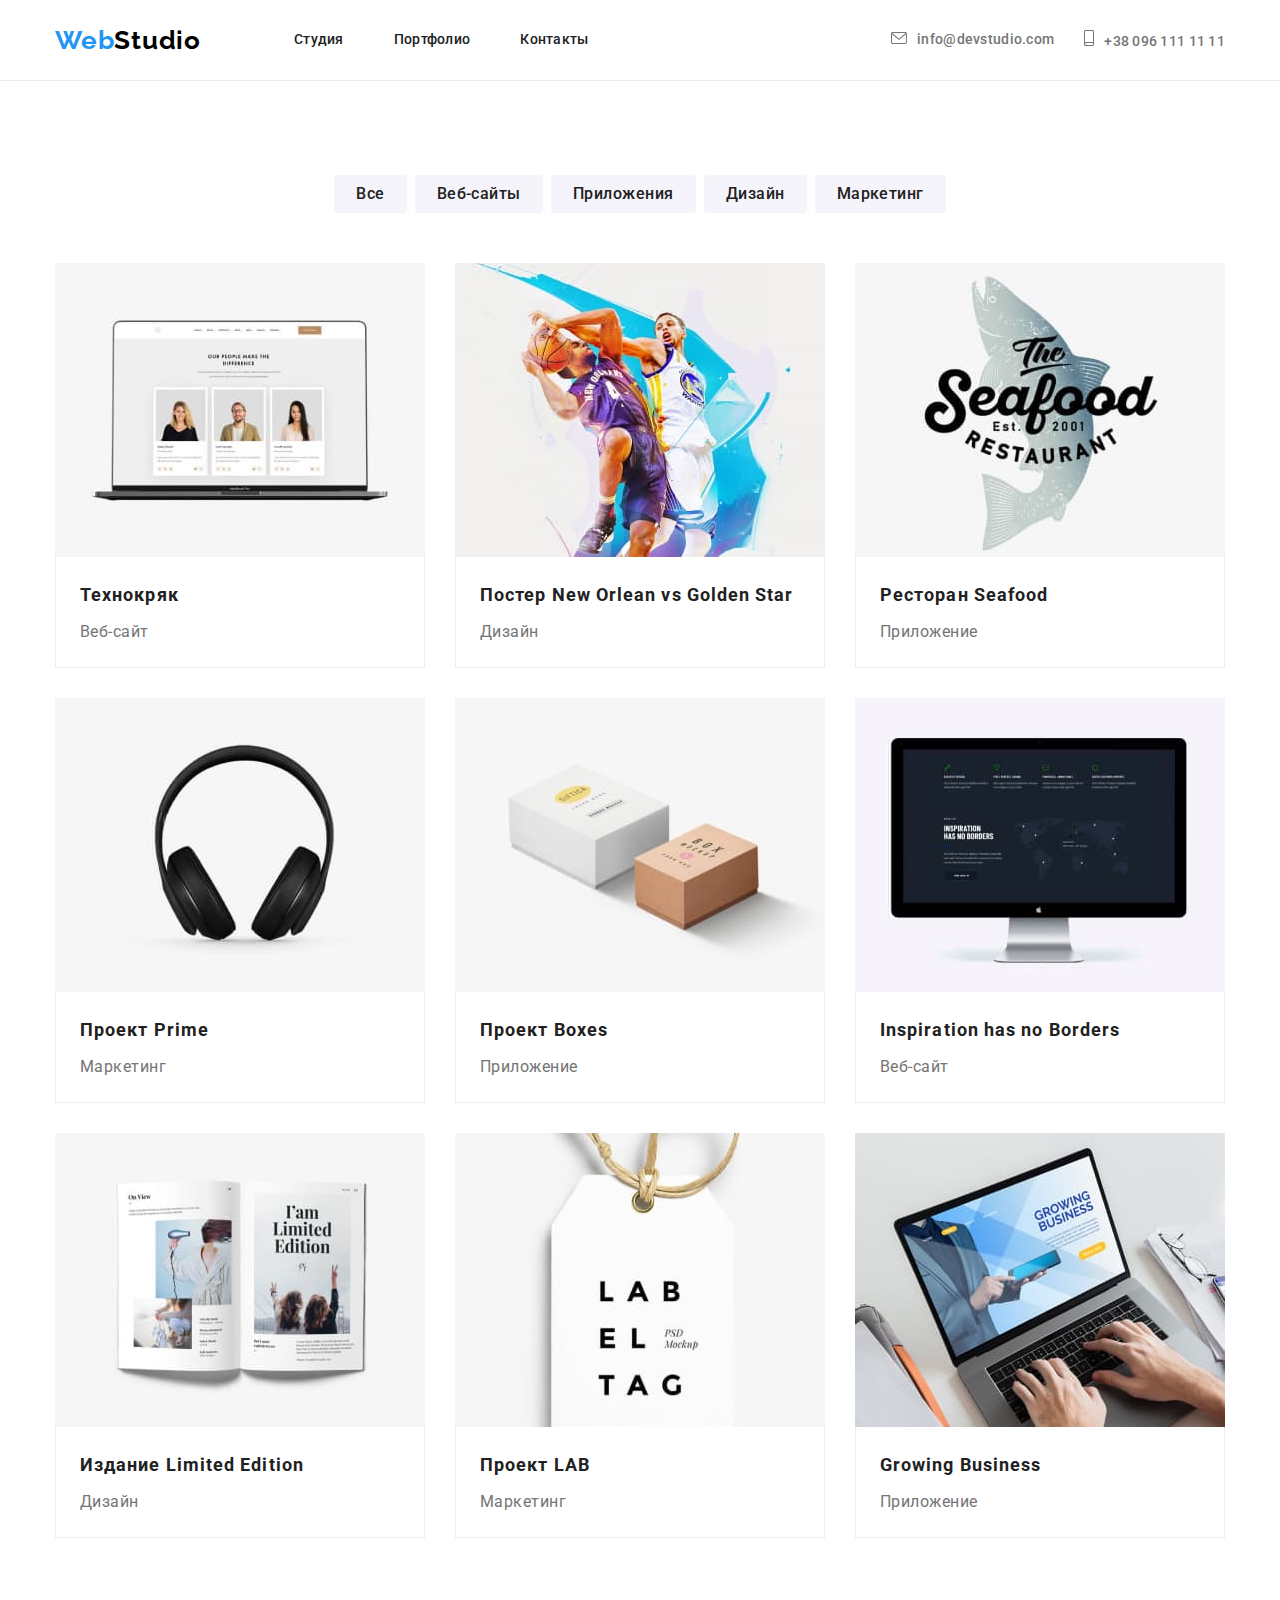
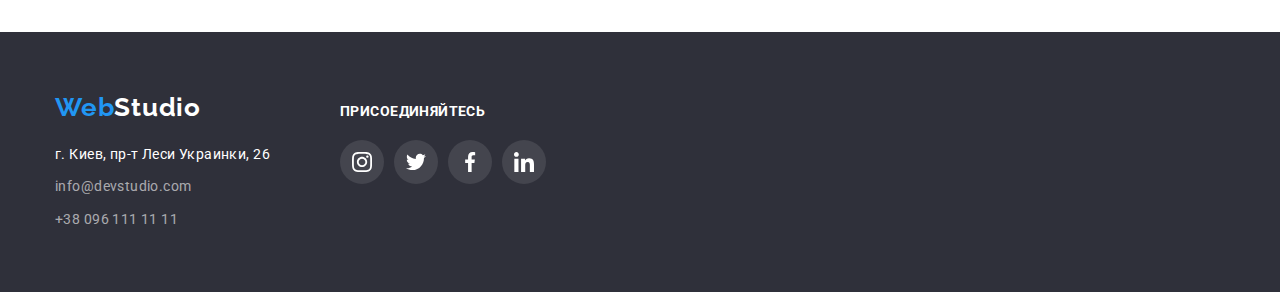
==== portfolio.html @ d3291726 "Cкопированы  файлы предыдущей работы." ====
<!DOCTYPE html>
<html lang="ru">

<head>
    <meta charset="UTF-8">
    <meta http-equiv="X-UA-Compatible" content="IE=edge">
    <meta name="viewport" content="width=device-width, initial-scale=1.0">
    <link href="https://fonts.googleapis.com/css2?family=Raleway:wght@700&family=Roboto:wght@400;500;700;900&display=swap"
    rel="stylesheet"/>
    <link rel="preconnect" href="https://fonts.gstatic.com">
    <link rel="stylesheet" href="https://cdnjs.cloudflare.com/ajax/libs/modern-normalize/1.1.0/modern-normalize.min.css" />
    <link rel="stylesheet" href="./css/styles.css" />   
    <title>Portfolio</title>
</head>

<body>
    <!-- Шапка сайта -->
<header class="header portfolio-header">
    <div class="container">
        <div class="container-nav">
            <nav class="navigation">
                <a class="logo link" href="./index.html"><span class="description-span">Web</span>Studio</a>
                <ul class="menu-list list">
                    <li class="menu-item"><a class="menu-link link" href="./index.html">Студия</a></li>
                    <li class="menu-item"><a class="menu-link link" href="./portfolio.html">Портфолио</a></li>
                    <li class="menu-item"><a class="menu-link link" href="">Контакты</a></li>
                </ul>
            </nav>
            <ul class="auth-nav list">
                <li class="auth-nav-item">
                    <a class="auth-link link" href="mailto:info@devstudio.com"><svg class="nav-svg" width="16"
                            height="12">
                            <use href="./images/sprite.svg#icon-mail"></use>
                        </svg>info@devstudio.com</a>
                </li>

                <li class="auth-nav-item"><a class="auth-link link" href="tel:+380961111111"><svg class="nav-svg"
                            width="10" height="16">
                            <use href="./images/sprite.svg#icon-smartphone"></use>
                        </svg>+38 096 111 11 11</a></li>
            </ul>
        </div>

    </div>
</header>
    <main>
       <!--Портфолио--> 
     <section class="section portfolio">
    <div class="container">
        
        <h1 class="portfolio-title" hidden>Портфолио</h1>
           <nav class="button-navigation">
            <ul class="button-nav list">
                <li class="button-nav-item"><button class="nav-button" type="button">Все</button></li>
                <li class="button-nav-item"><button class="nav-button" type="button">Веб-сайты</button></li>
                <li class="button-nav-item"><button class="nav-button" type="button">Приложения</button></li>
                <li class="button-nav-item"><button class="nav-button" type="button">Дизайн</button></li>
                <li class="button-nav-item"><button class="nav-button"       type="button">Маркетинг</button></li>
            </ul>
           </nav>
            <ul class="work-list list">
                <li class="work-list-item">
                    <a class="work-list-link link" href=""><img src="./images/img(7).jpg" alt="Веб сайт в ноутбуке" width="370" height="294" /></a>
                    <div class="border-list">
                    <h2 class="work-list-title">Технокряк</h2>
                    <p class="work-list-text">Веб-сайт</p>
                    </div>
              
                </li>
                <li class="work-list-item">
                    <a class="work-list-link link" href=""><img src="./images/img(8).jpg" alt="Баскетболисты на постере" width="370" height="294" /></a>
                     <div class="border-list">       
                    <h2 class="work-list-title">Постер New Orlean vs Golden Star</h2>
                    <p class="work-list-text">Дизайн</p>
                    </div>
                </li>
                <li class="work-list-item">
                    <a class="work-list-link link" href=""><img src="./images/img(9).jpg" alt="Логотип ресторана в виде рыбы" width="370" height="294" /></a>                    
                    <div class="border-list">
                    <h2 class="work-list-title">Ресторан Seafood</h2>
                    <p class="work-list-text">Приложение</p>
                    </div>
                </li>
                <li class="work-list-item">
                    <a class="work-list-link link" href=""><img src="./images/img(10).jpg" alt="Наушники" width="370" height="294" /></a>
                    <div class="border-list">
                    <h2 class="work-list-title">Проект Prime</h2>
                    <p class="work-list-text">Маркетинг</p>
                    </div>
                </li>
                <li class="work-list-item">
                    <a class="work-list-link link" href=""><img src="./images/img(11).jpg" alt="Две коробки" width="370" height="294" /></a>
                    <div class="border-list">
                    <h2 class="work-list-title">Проект Boxes</h2>
                    <p class="work-list-text">Приложение</p>
                    </div>
                </li>
                <li class="work-list-item">
                    <a class="work-list-link link" href=""><img src="./images/img(12).jpg" alt="Монитор с веб сайтом" width="370" height="294" /></a>
                    <div class="border-list">
                    <h2 class="work-list-title" lang="en" >Inspiration has no Borders</h2>
                    <p class="work-list-text">Веб-сайт</p>
                    </div>
                </li>
                <li class="work-list-item">
                    <a class="work-list-link link" href=""><img src="./images/img(13).jpg" alt="Книга" width="370" height="294" /></a>
                    <div class="border-list">
                    <h2 class="work-list-title">Издание Limited Edition</h2>
                    <p class="work-list-text">Дизайн</p>
                    </div>
                </li>
                <li class="work-list-item">
                    <a class="work-list-link link" href=""><img src="./images/img(14).jpg" alt="Табличка с рекламой" width="370" height="294" /></a>
                    <div class="border-list">
                    <h2 class="work-list-title">Проект LAB</h2>
                    <p class="work-list-text">Маркетинг</p>
                    </div>
                </li>
                <li class="work-list-item">
                    <a class="work-list-link link" href=""><img src="./images/img(15).jpg" alt="приложение в ноут буке" width="370" height="294" /></a>
                    <div class="border-list">
                    <h2 class="work-list-title" lang="en" >Growing Business</h2>
                    <p class="work-list-text">Приложение</p>
                    </div>
                </li>
            </ul>
           
    </div>    
    </section>

    </main>
    <!-- Футер -->
<footer class="footer">
    <div class="container">
        <!-- <div class="footer-blok"> -->
        <div class="footer-blok">
            <div class="address-blok">
                <a class="logo-futer" href="./index.html"><span class="description-span">Web</span>Studio</a>
                <address class="address">
                    <ul class="address-list list">

                        <li class="address-list-item">
                            <a class="address-list-link link" href="https://goo.gl/maps/vD9bHyXzmeHu5Eb17"
                                target="_blank" rel="noopener noreferrer" class="link">
                                г. Киев, пр-т Леси Украинки, 26</a>
                        </li>
                        <li class="address-list-item">
                            <a class="contacts-list-link link" href="mailto:info@devstudio.com"
                                class="link contacts">info@devstudio.com</a><br />
                        </li>
                        <li class="address-list-item">
                            <a class="contacts-list-link link" href="tel:+380961111111" class="link contacts">+38 096
                                111 11
                                11</a>
                        </li>

                    </ul>

                </address>
            </div>

            <div class="invitation-blok">
                <p class="invitation">Присоединяйтесь</p>
                <ul class="social-network">
                    <li class="social-network-list">
                        <a class="social-network-link" href="">
                            <svg class="social-network-svg" width="20" height="20">
                                <use href="./images/sprite.svg#icon-instagram"></use>
                            </svg>
                        </a>
                    </li>
                    <li class="social-network-list">
                        <a class="social-network-link" href="">
                            <svg class="social-network-svg" width="20" height="20">
                                <use href="./images/sprite.svg#icon-twitter"></use>
                            </svg>
                        </a>
                    </li>
                    <li class="social-network-list">
                        <a class="social-network-link" href="">
                            <svg class="social-network-svg" width="20" height="20">
                                <use href="./images/sprite.svg#icon-facebook"></use>
                            </svg>
                        </a>
                    </li>
                    <li class="social-network-list">
                        <a class="social-network-link" href="">
                            <svg class="social-network-svg" width="20" height="20">
                                <use href="./images/sprite.svg#icon-linkedin"></use>
                            </svg>
                        </a>
                    </li>

                </ul>
            </div>
        </div>

    </div>
</footer>
    </body>
    
    </html>
---- css/styles.css ----
/* цвет основного текста #212121; */
/* вторичный цвет текста  #757575;  */
/* белый #FFFFFF; */
/* акцент #2196F3; */
:root {
  --main-font: "Roboto", sans-serif;
  --secondary-font: "Raleway", sans-serif;
  --primary-text-color: #757575;
  --title-text-color: #212121;
  --accent-color: #2196f3;
  --primary-white-color: #ffffff;
}

h1,
h2,
h3,
h4,
h5,
h6,
p {
  margin-top: 0;
  margin-bottom: 0;
}

ul,
ol {
  padding: 0;
  margin: 0;
  list-style: none;
}

img {
  display: block;
}

.list {
  list-style: none;
}

.link {
  text-decoration: none;
}

.list {
  padding: 0;
  margin: 0;
  list-style: none;
}

body {
  color: var(--primary-text-color);
  font-family: var(--main-font);
}

/*------------- КОНТЕЙНЕР----------- */
.container {
  width: 1200px;
  margin: 0 auto;
  padding-left: 15px;
  padding-right: 15px;
}

/*------------ СЕКЦИИ ------------------- */
section {
  padding-top: 94px;
  padding-bottom: 94px;
}

/* =========ШАПКА САЙТА========= */
/* .header {
  padding-top: 24px;
  padding-bottom: 25px;
} */

.portfolio-header {
  border-bottom: 1px solid #ececec;
}
.container-nav {
  display: flex;
  align-items: center;
}
.navigation {
  display: flex;
  align-items: center;
}
.navigation .logo {
  margin-right: 93px;
}

.logo {
  font-family: var(--secondary-font);
  font-style: normal;
  color: #000000;
  font-weight: 700;
  font-size: 26px;
  line-height: 1.19;
  letter-spacing: 0.03em;
}
.description-span {
  color: var(--accent-color);
}

.menu-list .menu-item:not(:last-child) {
  margin-right: 50px;
}

.menu-list {
  display: flex;
  align-items: center;
}
.menu-list .menu-link {
  display: block;
  color: #212121;
  font-weight: 500;
  font-size: 14px;
  line-height: 1.14;
  letter-spacing: 0.02em;
  padding-top: 32px;
  padding-bottom: 32px;
  position: relative;
}
.menu-list .menu-link:hover,
.menu-list .menu-link:focus {
  color: var(--accent-color);
}
/* -----подчёркивание ссылки текущей страницы ----- */
.menu-link::after {
  content: "";
  position: absolute;
  bottom: 0;
  display: block;
  width: 100%;
  height: 5px;
  background-color: var(--accent-color);
  opacity: 0;
  transform: scaleX(0);
  transition: transform 250ms cubic-bezier(0.4, 0, 0.2, 1),
    opacity 250ms cubic-bezier(0.4, 0, 0.2, 1);
}
.menu-link:hover::after {
  opacity: 1;
  transform: scaleX(1);
}
/* ---конец подчёркивание ссылки текущей страницы ---- */
.auth-nav {
  display: flex;
  align-items: center;
  margin-left: auto;
}
.auth-nav-item {
  align-items: center;
  justify-content: center;
  margin-left: 30px;
}
.auth-nav-item:first-child {
  margin-left: 0px;
}

.auth-nav .link {
  color: var(--primary-text-color);
  font-weight: 500;
  font-size: 14px;
  line-height: 1.14;
  letter-spacing: 0.02em;
  display: block;
  align-items: center;
}
.auth-nav .link:hover,
.auth-nav .link:focus {
  color: var(--accent-color);
}

.nav-svg {
  fill: currentColor;
  margin-right: 10px;
}
.auth-link:hover,
.auth-link:focus {
  fill: var(--accent-color);
}
.nav-svg:hover,
.nav-svg:focus {
  fill: var(--accent-color);
}

/*======== ГЕРОЙ===========*/

.hero {
  background: #2f303a;
  text-align: center;
  padding-top: 200px;
  padding-bottom: 200px;
  max-width: 1600px;
  height: 600px;
  margin-left: auto;
  margin-right: auto;
  background-image: linear-gradient(
      rgba(47, 48, 58, 0.4),
      rgba(47, 48, 58, 0.4)
    ),
    url("../images/hero.jpg");
  background-repeat: no-repeat;
  background-position: center;
  background-size: cover;
}
.hero-title {
  color: var(--primary-white-color);
  font-weight: 900;
  font-size: 44px;
  line-height: 1.36;
  letter-spacing: 0.06em;
  text-transform: uppercase;
  text-align: center;

  margin-bottom: 30px;
}
.modal-button {
  color: var(--primary-white-color);
  font-weight: 700;
  font-size: 16px;
  line-height: 1.87;
  letter-spacing: 0.06em;
  align-items: center;
  text-align: center;
  border-radius: 4px;
  background-color: var(--accent-color);
  cursor: pointer;
  padding: 10px 32px;
}

/*======= Преимущества =========*/

.feature-list {
  display: flex;
  margin-left: -30px;
  margin-top: -30px;
}
.feature-list-item {
  flex-basis: calc((100% - 120px) / 4);
  margin-left: 30px;
  margin-top: 30px;
}

.feature-title {
  color: var(--title-text-color);
  font-weight: 700;
  font-size: 14px;
  line-height: 1.14;
  letter-spacing: 0.03em;
  text-transform: uppercase;
  margin-bottom: 10px;
}
.feature-description {
  font-size: 14px;
  line-height: 1.71;
  letter-spacing: 0.03em;
}
.advantages {
  padding-bottom: 0px;
}
.feature {
  width: 270px;
  height: 120px;
  background: #f5f4fa;
  border-radius: 4px;
  margin-bottom: 30px;
}
.feature {
  display: flex;
  justify-content: center;
  align-items: center;
}
.feature-svg {
  background-repeat: no-repeat;
  background-position: center;
  background-size: cover;
}
/* =====================ЧЕМ МЫ ЗАНИМАЕМСЯ============ */

.promo-title {
  color: var(--title-text-color);
  font-weight: 700;
  font-size: 36px;
  line-height: 1.17;
  text-align: center;
  letter-spacing: 0.03em;
  margin-bottom: 50px;
}
.promo-link-list {
  display: flex;
  margin-left: -30px;
  margin-top: -30px;
}
.promo-link-list-item {
  flex-basis: calc((100% - 90px) / 3);
  margin-left: 30px;
  margin-top: 30px;
}

/* ==========НАША КОМАНДА==========*/

.team {
  background: #f5f4fa;
}
.team-title {
  color: var(--title-text-color);
  font-weight: 700;
  font-size: 36px;
  line-height: 1.17;
  text-align: center;
  letter-spacing: 0.03em;
  margin-bottom: 50px;
}
.team-link-list {
  display: flex;
  margin-left: -30px;
  margin-top: -30px;
}
.team-link-list-item {
  flex-basis: calc((100% - 120px) / 4);
  background-color: var(--primary-white-color);
  margin-left: 30px;
  margin-top: 30px;
  box-shadow: 0px 1px 3px rgba(0, 0, 0, 0.12), 0px 1px 1px rgba(0, 0, 0, 0.14),
    0px 2px 1px rgba(0, 0, 0, 0.2);
}

.team-subtitle {
  color: var(--title-text-color);
  font-weight: 500;
  font-size: 16px;
  line-height: 1.19;
  text-align: center;
  letter-spacing: 0.03em;
  margin-bottom: 10px;
}
.profession {
  font-size: 16px;
  line-height: 1.19;
  text-align: center;
  letter-spacing: 0.03em;
}
.team-div {
  padding-top: 30px;
  padding-bottom: 30px;
}

.social {
  display: flex;
  align-items: center;
  padding-top: 16px;
  fill: currentColor;
  margin-left: 32px;
  margin-right: 32px;
}
.social-link {
  display: flex;
  width: 44px;
  height: 44px;
  border-radius: 50%;
  justify-content: center;
  align-items: center;
  color: #afb1b8;
  margin-right: 10px;
}
.last {
  margin-right: 0px;
}
.social-link:hover,
.social-link:focus {
  color: var(--primary-white-color);
  background-color: var(--accent-color);
}
.social-svg {
  fill: currentColor;
}
.social-svg:hover,
.social-svg:focus {
  fill: #ffffff;
}

/* +++++++++++++++++ПОСТОЯННЫЕ КЛИЕНТЫ+++++++ */

.clients-title {
  color: var(--title-text-color);
  font-weight: 700;
  font-size: 36px;
  line-height: 1.17;
  text-align: center;
  letter-spacing: 0.03em;
  margin-bottom: 50px;
}
.clients-list {
  display: flex;
  align-items: center;
  justify-content: space-between;
}
.clients-link {
  display: flex;
  width: 170px;
  height: 92px;
  justify-content: center;
  align-items: center;
  border: 1px solid #afb1b8;
  border-radius: 4px;
  color: #afb1b8;
}
.clients-svg {
  fill: currentColor;
}

.clients-link:hover,
.clients-link:focus {
  color: var(--accent-color);
  border-color: var(--accent-color);
}

.clients-svg:hover,
.clients-svg:focus {
  fill: var(--accent-color);
}

/* ========ФУТЕР======= */
.footer {
  background-color: #2f303a;
  padding-top: 60px;
  padding-bottom: 60px;
}

.logo-futer {
  display: block;
  font-family: var(--secondary-font);
  color: var(--primary-white-color);
  font-weight: 700;
  font-size: 26px;
  line-height: 1.19;
  letter-spacing: 0.03em;
  text-decoration: none;
  margin-bottom: 20px;
}

.address-list-link {
  display: block;
  color: var(--primary-white-color);
  font-style: normal;
  font-size: 14px;
  line-height: 1.71;
  letter-spacing: 0.03em;
  margin-bottom: 9px;
}
.address-list-link:hover,
.address-list-link:focus {
  color: var(--accent-color);
}

.contacts-list-link {
  color: rgba(255, 255, 255, 0.6);
  font-weight: 400;
  font-style: normal;
  font-size: 14px;
  line-height: 1.71;
  letter-spacing: 0.03em;
}
.contacts-list-link:hover,
.contacts-list-link:focus {
  color: var(--accent-color);
}

.address-list-item:not(:last-child) {
  margin-bottom: 9px;
}

.invitation {
  font-size: 14px;
  font-weight: 700;
  line-height: 1.14;
  letter-spacing: 0.03em;
  color: var(--primary-white-color);
  text-transform: uppercase;
  margin-bottom: 20px;
}
.footer-blok {
  display: flex;
  align-items: baseline;
}
.address-blok {
  display: block;
}
.invitation-blok {
  margin-left: 70px;
}
.social-network {
  display: flex;
  align-items: center;
  justify-content: space-between;
}
.social-network-link {
  display: flex;
  padding: 12px;
  color: var(--primary-white-color);
  border-radius: 50%;
  background-color: rgba(255, 255, 255, 0.1);
  margin-right: 10px;
}

.social-network-link:hover,
.social-network-link:focus {
  color: var(--primary-white-color);
  background-color: var(--accent-color);
}
.social-network-svg {
  fill: var(--primary-white-color);
}

/* ===========ПОРТФОЛИО======= */

.button-nav {
  display: flex;
  align-items: center;
  margin-bottom: 50px;
  justify-content: center;
}

.button-nav .button-nav-item:not(:last-child) {
  margin-right: 8px;
}
.button-nav .nav-button {
  color: var(--title-text-color);
  background: #f5f4fa;
  font-weight: 500;
  font-size: 16px;
  line-height: 1.62;
  text-align: center;
  letter-spacing: 0.03em;
  cursor: pointer;
  border: transparent;
  border-radius: 4px;
  padding: 6px 22px;
}

.nav-button:hover,
.nav-button:focus {
  color: var(--primary-white-color);
  background: var(--accent-color);
  box-shadow: 0px 2px 2px rgba(0, 0, 0, 0.12), 0px 1px 2px rgba(0, 0, 0, 0.08),
    0px 3px 1px rgba(61, 38, 38, 0.1);
}
.work-list {
  display: flex;
  flex-wrap: wrap;
  margin-left: -30px;
  margin-top: -30px;
}
.work-list-item {
  flex-basis: calc((100% - 90px) / 3);
  margin-left: 30px;
  margin-top: 30px;
}
.work-list-item:hover {
  box-shadow: 1px 4px 6px rgba(0, 0, 0, 0.16), 0px 4px 4px rgba(0, 0, 0, 0.06),
    0px 1px 1px rgba(0, 0, 0, 0.12);
  cursor: pointer;
}
.work-list-title {
  color: var(--title-text-color);
  font-weight: 700;
  font-size: 18px;
  line-height: 2;
  letter-spacing: 0.06em;
  margin-bottom: 4px;
}
.work-list-text {
  font-size: 16px;
  line-height: 1.87;
  letter-spacing: 0.03em;
}
.border-list {
  border-right: 1px solid #eeeeee;
  border-bottom: 1px solid #eeeeee;
  border-left: 1px solid #eeeeee;
  padding-top: 20px;
  padding-right: 24px;
  padding-bottom: 20px;
  padding-left: 24px;
}
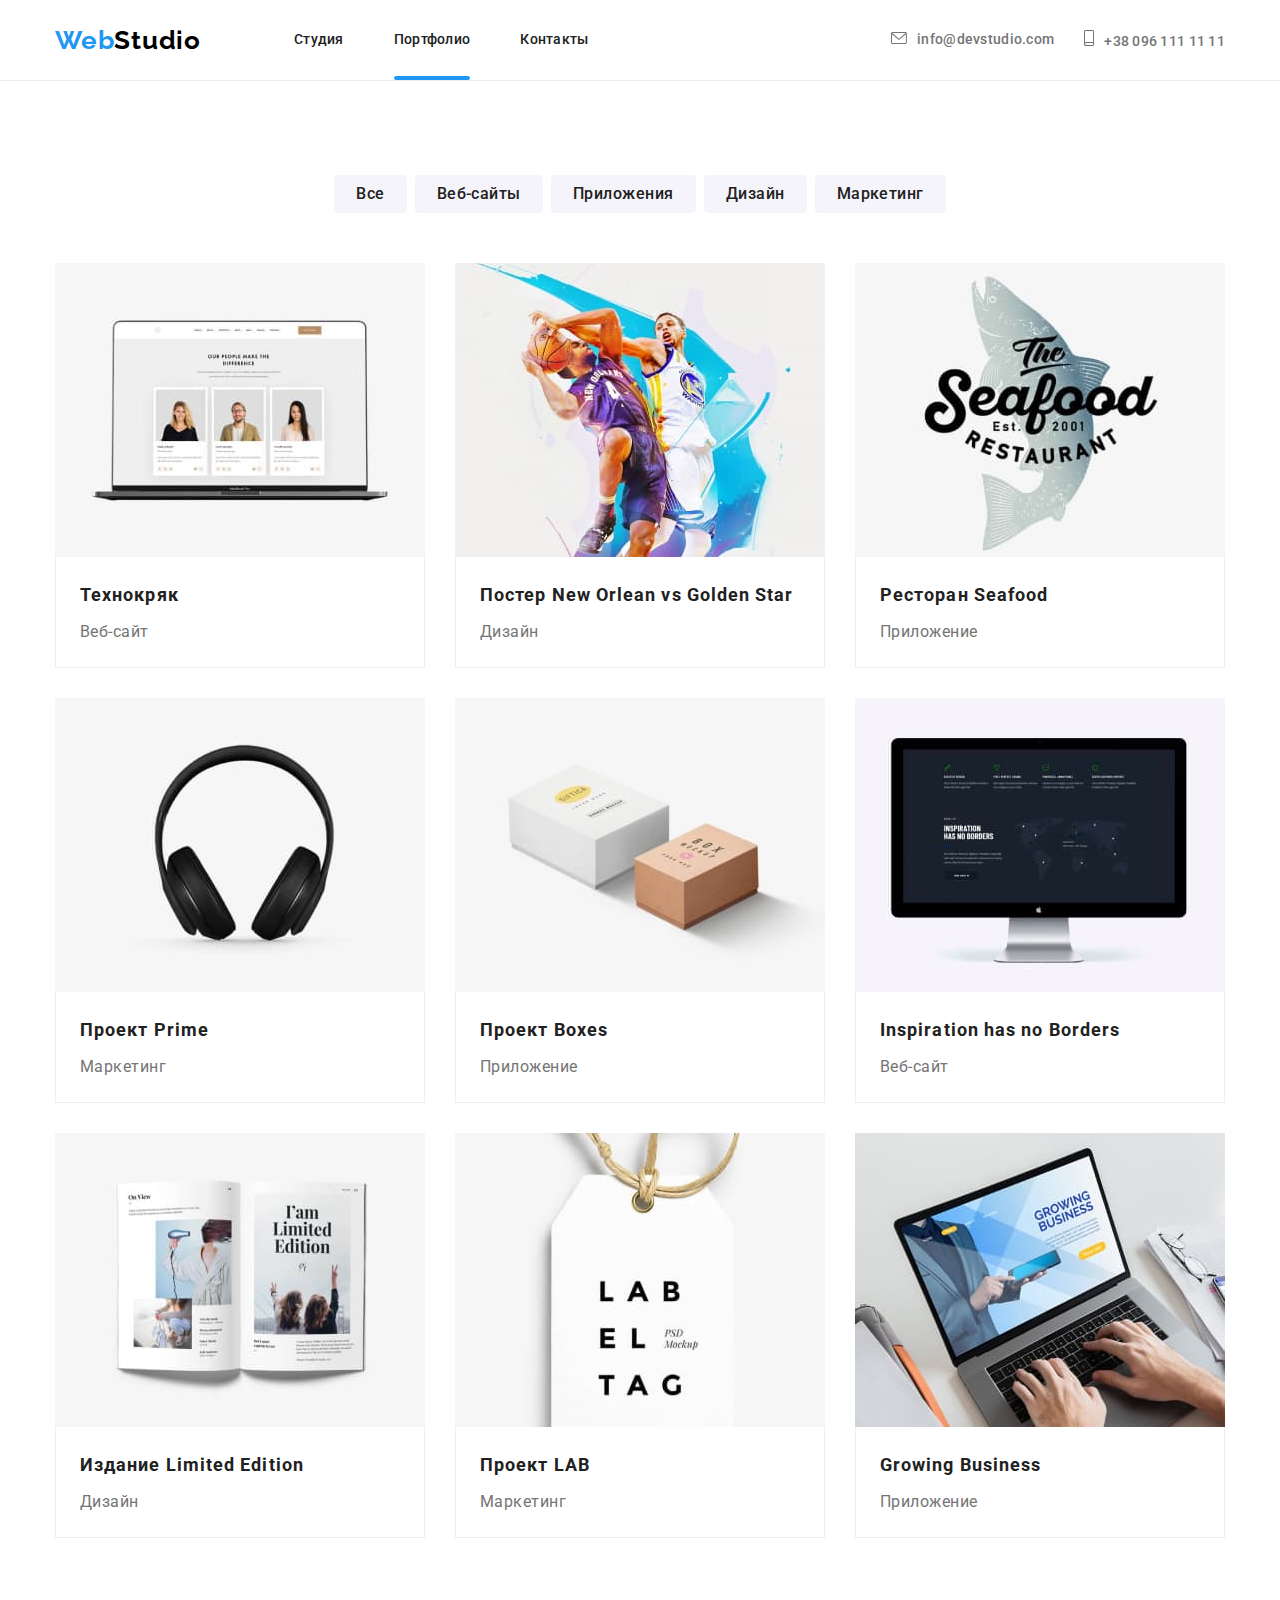
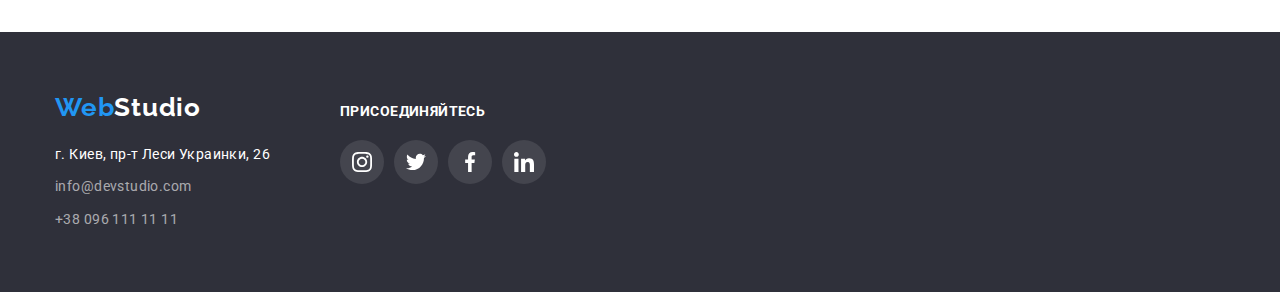
==== commit bf8b4490: "В секции Чем мы занимаемся текст с фоном спозиционирован поверх изображения." ====
--- a/portfolio.html
+++ b/portfolio.html
@@ -22,7 +22,7 @@
                 <a class="logo link" href="./index.html"><span class="description-span">Web</span>Studio</a>
                 <ul class="menu-list list">
                     <li class="menu-item"><a class="menu-link link" href="./index.html">Студия</a></li>
-                    <li class="menu-item"><a class="menu-link link" href="./portfolio.html">Портфолио</a></li>
+                    <li class="menu-item"><a class="menu-link link current" href="./portfolio.html">Портфолио</a></li>
                     <li class="menu-item"><a class="menu-link link" href="">Контакты</a></li>
                 </ul>
             </nav>
--- a/css/styles.css
+++ b/css/styles.css
@@ -124,22 +124,26 @@
   color: var(--accent-color);
 }
 /* -----подчёркивание ссылки текущей страницы ----- */
+
 .menu-link::after {
   content: "";
   position: absolute;
   bottom: 0;
+  left: 0px;
   display: block;
   width: 100%;
-  height: 5px;
+  height: 4px;
+  border-radius: 2px;
   background-color: var(--accent-color);
-  opacity: 0;
   transform: scaleX(0);
-  transition: transform 250ms cubic-bezier(0.4, 0, 0.2, 1),
-    opacity 250ms cubic-bezier(0.4, 0, 0.2, 1);
+  transition: transform 250ms cubic-bezier(0.4, 0, 0.2, 1);
 }
 .menu-link:hover::after {
-  opacity: 1;
   transform: scaleX(1);
+}
+.menu-link.current::after {
+  transform: scaleX(1);
+  background-color: var(--accent-color);
 }
 /* ---конец подчёркивание ссылки текущей страницы ---- */
 .auth-nav {
@@ -297,6 +301,30 @@
   margin-top: 30px;
 }
 
+.promo-div {
+  position: relative;
+}
+.promo-text {
+  color: var(--primary-white-color);
+  font-weight: 700;
+  font-size: 14px;
+  line-height: 1.14;
+  text-align: center;
+  letter-spacing: 0.03em;
+  text-transform: uppercase;
+
+  position: absolute;
+  bottom: 0;
+  left: 0;
+  margin: 0px;
+  width: 100%;
+  height: 70px;
+  display: flex;
+  justify-content: center;
+  align-items: center;
+  background-color: rgba(47, 48, 58, 0.8);
+}
+
 /* ==========НАША КОМАНДА==========*/
 
 .team {
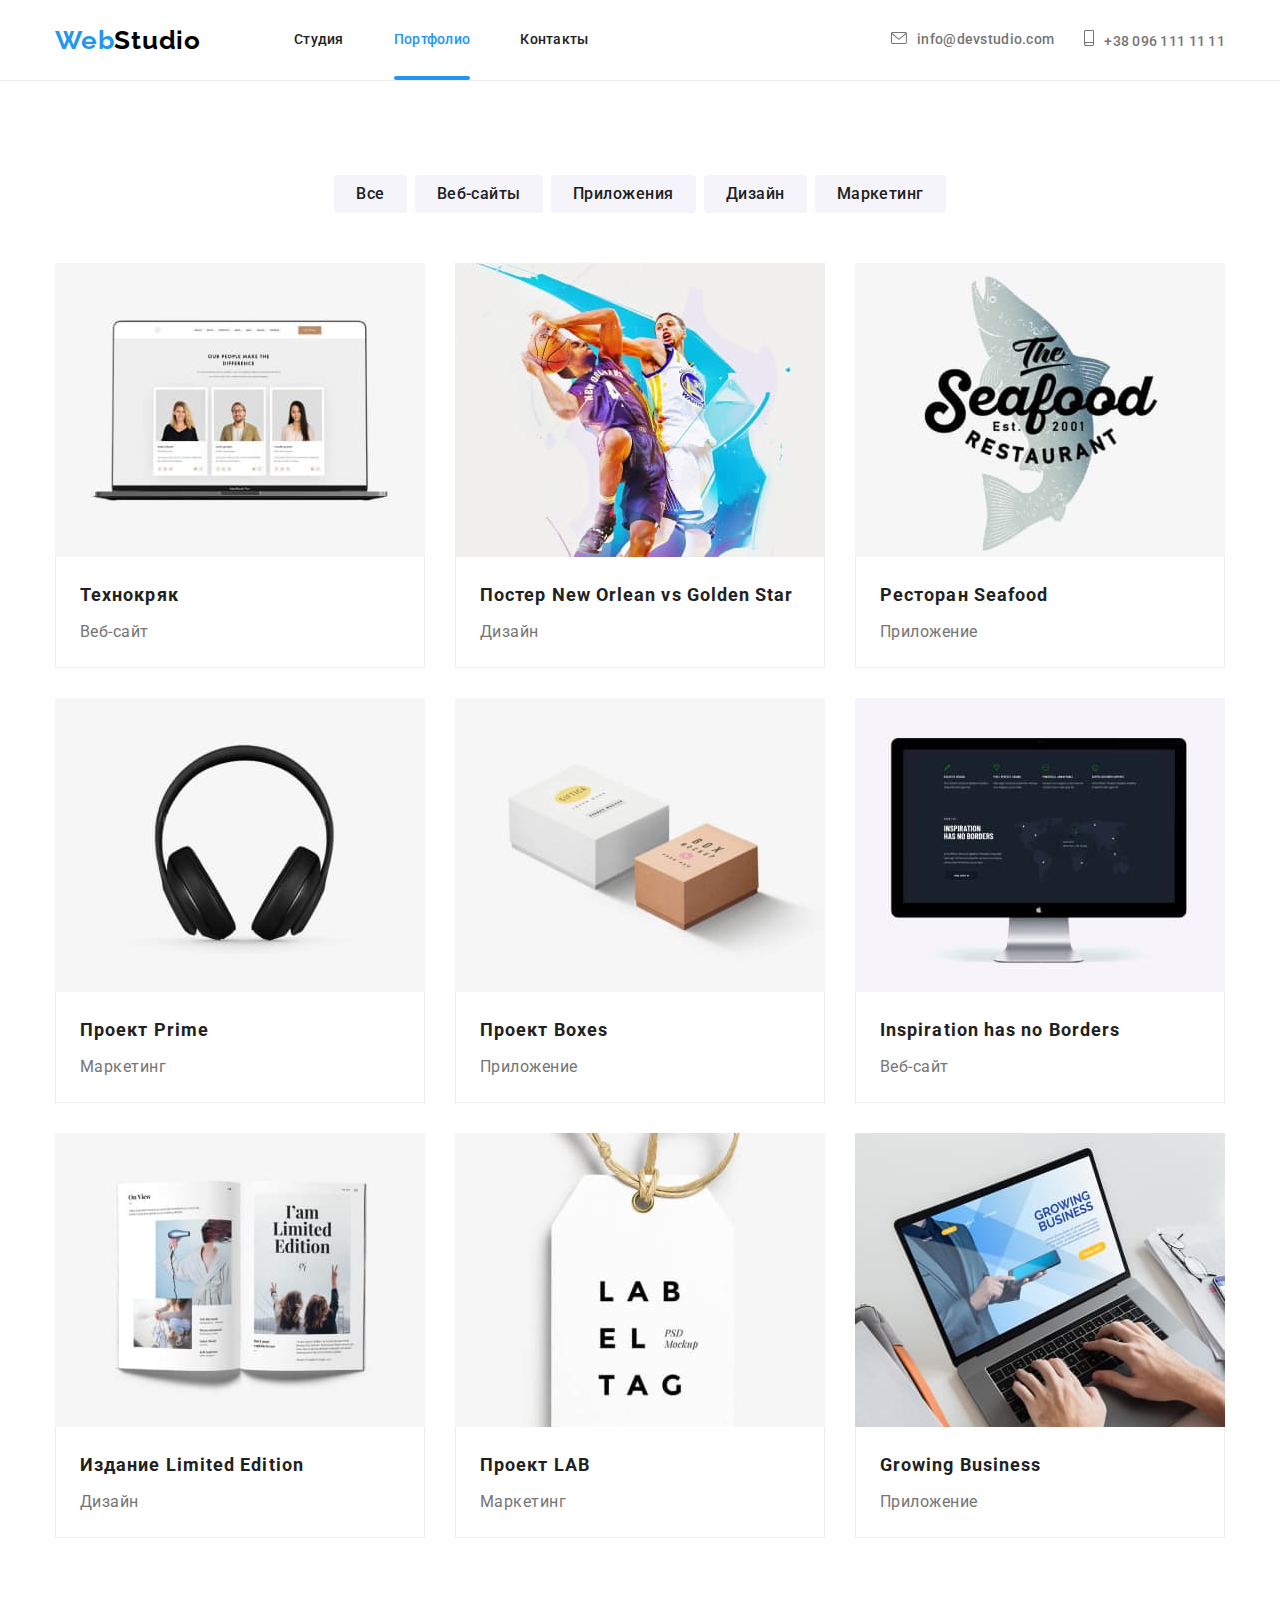
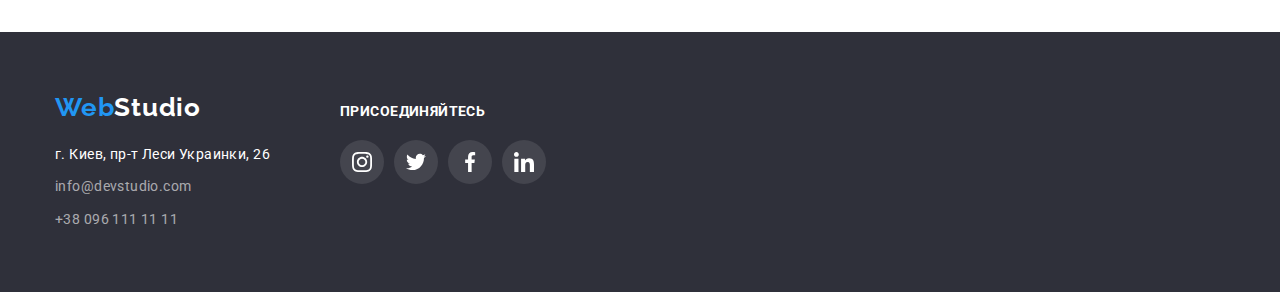
==== commit 012fc26f: "Добавлен синий оверлей с текстом на карточках страницы Портфолио" ====
--- a/portfolio.html
+++ b/portfolio.html
@@ -60,64 +60,117 @@
            </nav>
             <ul class="work-list list">
                 <li class="work-list-item">
-                    <a class="work-list-link link" href=""><img src="./images/img(7).jpg" alt="Веб сайт в ноутбуке" width="370" height="294" /></a>
+                    <a class="work-list-link link" href="">
+                        <div class="work-thumd"><img  class="work-img" src="./images/img(7).jpg" alt="Веб сайт в ноутбуке" width="370" height="294" />
+                        <p class="work-description">Технокряк это современная площадка распространения коронавируса.
+                            Компании используют эту платформу для цифрового
+                            шпионажа и атак на защищённые сервера конкурентов.</p>
+                        </div>
+                    </a>
                     <div class="border-list">
                     <h2 class="work-list-title">Технокряк</h2>
                     <p class="work-list-text">Веб-сайт</p>
-                    </div>
-              
-                </li>
-                <li class="work-list-item">
-                    <a class="work-list-link link" href=""><img src="./images/img(8).jpg" alt="Баскетболисты на постере" width="370" height="294" /></a>
-                     <div class="border-list">       
+                     </div>
+                </li>
+                <li class="work-list-item">
+                    <a class="work-list-link link" href="">
+                        <div class="work-thumd"><img src="./images/img(8).jpg" alt="Баскетболисты на постере" width="370" height="294" />
+                    <p class="work-description">Технокряк это современная площадка распространения коронавируса.
+                        Компании используют эту платформу для цифрового
+                        шпионажа и атак на защищённые сервера конкурентов.</p>
+                    </div>
+                    </a>
+                    <div class="border-list">       
                     <h2 class="work-list-title">Постер New Orlean vs Golden Star</h2>
                     <p class="work-list-text">Дизайн</p>
                     </div>
                 </li>
                 <li class="work-list-item">
-                    <a class="work-list-link link" href=""><img src="./images/img(9).jpg" alt="Логотип ресторана в виде рыбы" width="370" height="294" /></a>                    
+                    <a class="work-list-link link" href="">
+                    <div class="work-thumd"><img src="./images/img(9).jpg" alt="Логотип ресторана в виде рыбы" width="370" height="294" />                    
+                    <p class="work-description">Технокряк это современная площадка распространения коронавируса.
+                        Компании используют эту платформу для цифрового
+                        шпионажа и атак на защищённые сервера конкурентов.</p>
+                    </div>
+                    </a>
                     <div class="border-list">
                     <h2 class="work-list-title">Ресторан Seafood</h2>
                     <p class="work-list-text">Приложение</p>
                     </div>
                 </li>
                 <li class="work-list-item">
-                    <a class="work-list-link link" href=""><img src="./images/img(10).jpg" alt="Наушники" width="370" height="294" /></a>
+                    <a class="work-list-link link" href="">
+                    <div class="work-thumd"><img src="./images/img(10).jpg" alt="Наушники" width="370" height="294" />
+                    <p class="work-description">Технокряк это современная площадка распространения коронавируса.
+                    Компании используют эту платформу для цифрового
+                    шпионажа и атак на защищённые сервера конкурентов.</p>
+                    </div>
+                    </a>
                     <div class="border-list">
                     <h2 class="work-list-title">Проект Prime</h2>
                     <p class="work-list-text">Маркетинг</p>
                     </div>
                 </li>
                 <li class="work-list-item">
-                    <a class="work-list-link link" href=""><img src="./images/img(11).jpg" alt="Две коробки" width="370" height="294" /></a>
+                    <a class="work-list-link link" href="">
+                    <div class="work-thumd"><img src="./images/img(11).jpg" alt="Две коробки" width="370" height="294" />
+                    <p class="work-description">Технокряк это современная площадка распространения коронавируса.
+                        Компании используют эту платформу для цифрового
+                        шпионажа и атак на защищённые сервера конкурентов.</p>
+                    </div>
+                    </a>
                     <div class="border-list">
                     <h2 class="work-list-title">Проект Boxes</h2>
                     <p class="work-list-text">Приложение</p>
                     </div>
                 </li>
                 <li class="work-list-item">
-                    <a class="work-list-link link" href=""><img src="./images/img(12).jpg" alt="Монитор с веб сайтом" width="370" height="294" /></a>
+                    <a class="work-list-link link" href="">
+                    <div class="work-thumd"><img src="./images/img(12).jpg" alt="Монитор с веб сайтом" width="370" height="294" />
+                    <p class="work-description">Технокряк это современная площадка распространения коронавируса.
+                        Компании используют эту платформу для цифрового
+                        шпионажа и атак на защищённые сервера конкурентов.</p>
+                    </div>
+                    </a>
                     <div class="border-list">
                     <h2 class="work-list-title" lang="en" >Inspiration has no Borders</h2>
                     <p class="work-list-text">Веб-сайт</p>
                     </div>
                 </li>
                 <li class="work-list-item">
-                    <a class="work-list-link link" href=""><img src="./images/img(13).jpg" alt="Книга" width="370" height="294" /></a>
+                    <a class="work-list-link link" href="">
+                    <div class="work-thumd"><img src="./images/img(13).jpg" alt="Книга" width="370" height="294" />
+                    <p class="work-description">Технокряк это современная площадка распространения коронавируса.
+                        Компании используют эту платформу для цифрового
+                        шпионажа и атак на защищённые сервера конкурентов.</p>
+                    </div>
+                    </a>
                     <div class="border-list">
                     <h2 class="work-list-title">Издание Limited Edition</h2>
                     <p class="work-list-text">Дизайн</p>
                     </div>
                 </li>
                 <li class="work-list-item">
-                    <a class="work-list-link link" href=""><img src="./images/img(14).jpg" alt="Табличка с рекламой" width="370" height="294" /></a>
+                    <a class="work-list-link link" href="">
+                    <div class="work-thumd"><img src="./images/img(14).jpg" alt="Табличка с рекламой" width="370" height="294" />
+                    <p class="work-description">Технокряк это современная площадка распространения коронавируса.
+                        Компании используют эту платформу для цифрового
+                        шпионажа и атак на защищённые сервера конкурентов.</p>
+                    </div>
+                    </a>
                     <div class="border-list">
                     <h2 class="work-list-title">Проект LAB</h2>
                     <p class="work-list-text">Маркетинг</p>
                     </div>
                 </li>
                 <li class="work-list-item">
-                    <a class="work-list-link link" href=""><img src="./images/img(15).jpg" alt="приложение в ноут буке" width="370" height="294" /></a>
+                    <a class="work-list-link link" href="">
+                    <div class="work-thumd"><img src="./images/img(15).jpg" alt="приложение в ноут буке" width="370" height="294" />
+                    <p class="work-description">Технокряк это современная площадка распространения коронавируса.
+                        Компании используют эту платформу для цифрового
+                        шпионажа и атак на защищённые сервера конкурентов.</p>
+                    </div>
+                    </a>
                     <div class="border-list">
                     <h2 class="work-list-title" lang="en" >Growing Business</h2>
                     <p class="work-list-text">Приложение</p>
--- a/css/styles.css
+++ b/css/styles.css
@@ -99,7 +99,6 @@
 .description-span {
   color: var(--accent-color);
 }
-
 .menu-list .menu-item:not(:last-child) {
   margin-right: 50px;
 }
@@ -108,9 +107,9 @@
   display: flex;
   align-items: center;
 }
-.menu-list .menu-link {
+.menu-link {
   display: block;
-  color: #212121;
+  color: var(--title-text-color);
   font-weight: 500;
   font-size: 14px;
   line-height: 1.14;
@@ -118,33 +117,29 @@
   padding-top: 32px;
   padding-bottom: 32px;
   position: relative;
-}
-.menu-list .menu-link:hover,
-.menu-list .menu-link:focus {
+  transition: color 250ms cubic-bezier(0.4, 0, 0.2, 1);
+}
+.menu-link:hover,
+.menu-link:focus {
   color: var(--accent-color);
 }
 /* -----подчёркивание ссылки текущей страницы ----- */
-
-.menu-link::after {
+.current {
+  color: var(--accent-color);
+}
+.current::after {
   content: "";
   position: absolute;
   bottom: 0;
-  left: 0px;
+  left: 0;
   display: block;
   width: 100%;
   height: 4px;
   border-radius: 2px;
   background-color: var(--accent-color);
-  transform: scaleX(0);
   transition: transform 250ms cubic-bezier(0.4, 0, 0.2, 1);
 }
-.menu-link:hover::after {
-  transform: scaleX(1);
-}
-.menu-link.current::after {
-  transform: scaleX(1);
-  background-color: var(--accent-color);
-}
+
 /* ---конец подчёркивание ссылки текущей страницы ---- */
 .auth-nav {
   display: flex;
@@ -168,6 +163,7 @@
   letter-spacing: 0.02em;
   display: block;
   align-items: center;
+  transition: color 250ms cubic-bezier(0.4, 0, 0.2, 1);
 }
 .auth-nav .link:hover,
 .auth-nav .link:focus {
@@ -177,6 +173,7 @@
 .nav-svg {
   fill: currentColor;
   margin-right: 10px;
+  transition: fill 250ms cubic-bezier(0.4, 0, 0.2, 1);
 }
 .auth-link:hover,
 .auth-link:focus {
@@ -390,6 +387,7 @@
   align-items: center;
   color: #afb1b8;
   margin-right: 10px;
+  transition: background-color 250ms cubic-bezier(0.4, 0, 0.2, 1);
 }
 .last {
   margin-right: 0px;
@@ -401,6 +399,7 @@
 }
 .social-svg {
   fill: currentColor;
+  transition: fill 250ms cubic-bezier(0.4, 0, 0.2, 1);
 }
 .social-svg:hover,
 .social-svg:focus {
@@ -432,9 +431,12 @@
   border: 1px solid #afb1b8;
   border-radius: 4px;
   color: #afb1b8;
+  transition: color 250ms cubic-bezier(0.4, 0, 0.2, 1),
+    border 250ms cubic-bezier(0.4, 0, 0.2, 1);
 }
 .clients-svg {
   fill: currentColor;
+  transition: fill 250ms cubic-bezier(0.4, 0, 0.2, 1);
 }
 
 .clients-link:hover,
@@ -475,6 +477,7 @@
   line-height: 1.71;
   letter-spacing: 0.03em;
   margin-bottom: 9px;
+  transition: color 250ms cubic-bezier(0.4, 0, 0.2, 1);
 }
 .address-list-link:hover,
 .address-list-link:focus {
@@ -488,6 +491,7 @@
   font-size: 14px;
   line-height: 1.71;
   letter-spacing: 0.03em;
+  transition: color 250ms cubic-bezier(0.4, 0, 0.2, 1);
 }
 .contacts-list-link:hover,
 .contacts-list-link:focus {
@@ -529,6 +533,8 @@
   border-radius: 50%;
   background-color: rgba(255, 255, 255, 0.1);
   margin-right: 10px;
+  transition: color 250ms cubic-bezier(0.4, 0, 0.2, 1),
+    background-color 250ms cubic-bezier(0.4, 0, 0.2, 1);
 }
 
 .social-network-link:hover,
@@ -564,6 +570,9 @@
   border: transparent;
   border-radius: 4px;
   padding: 6px 22px;
+  transition: color 250ms cubic-bezier(0.4, 0, 0.2, 1),
+    background 250ms cubic-bezier(0.4, 0, 0.2, 1),
+    box-shadow 250ms cubic-bezier(0.4, 0, 0.2, 1);
 }
 
 .nav-button:hover,
@@ -583,6 +592,7 @@
   flex-basis: calc((100% - 90px) / 3);
   margin-left: 30px;
   margin-top: 30px;
+  transition: box-shadow 250ms cubic-bezier(0.4, 0, 0.2, 1);
 }
 .work-list-item:hover {
   box-shadow: 1px 4px 6px rgba(0, 0, 0, 0.16), 0px 4px 4px rgba(0, 0, 0, 0.06),
@@ -611,3 +621,40 @@
   padding-bottom: 20px;
   padding-left: 24px;
 }
+/* --- Синий оверлей с текстом---- */
+.work-thumd {
+  position: relative;
+  height: 294px;
+  width: 370px;
+  overflow: hidden;
+}
+
+.work-description {
+  position: absolute;
+  bottom: 0;
+  left: 0;
+  margin: 0;
+  padding: 63px 24px;
+  width: 100%;
+  height: 294px;
+  display: flex;
+  align-items: center;
+
+  color: var(--primary-white-color);
+  font-weight: 400;
+  font-size: 18px;
+  line-height: 1.55;
+  text-align: left;
+  vertical-align: top;
+  letter-spacing: 0.03em;
+
+  background-color: rgba(33, 150, 243, 0.9);
+  transform: translateY(100%);
+  opacity: 0;
+  transition: transform 250ms cubic-bezier(0.4, 0, 0.2, 1),
+    opacity 250ms cubic-bezier(0.4, 0, 0.2, 1);
+}
+.work-list-link:hover .work-description {
+  transform: translateY(0);
+  opacity: 1;
+}
